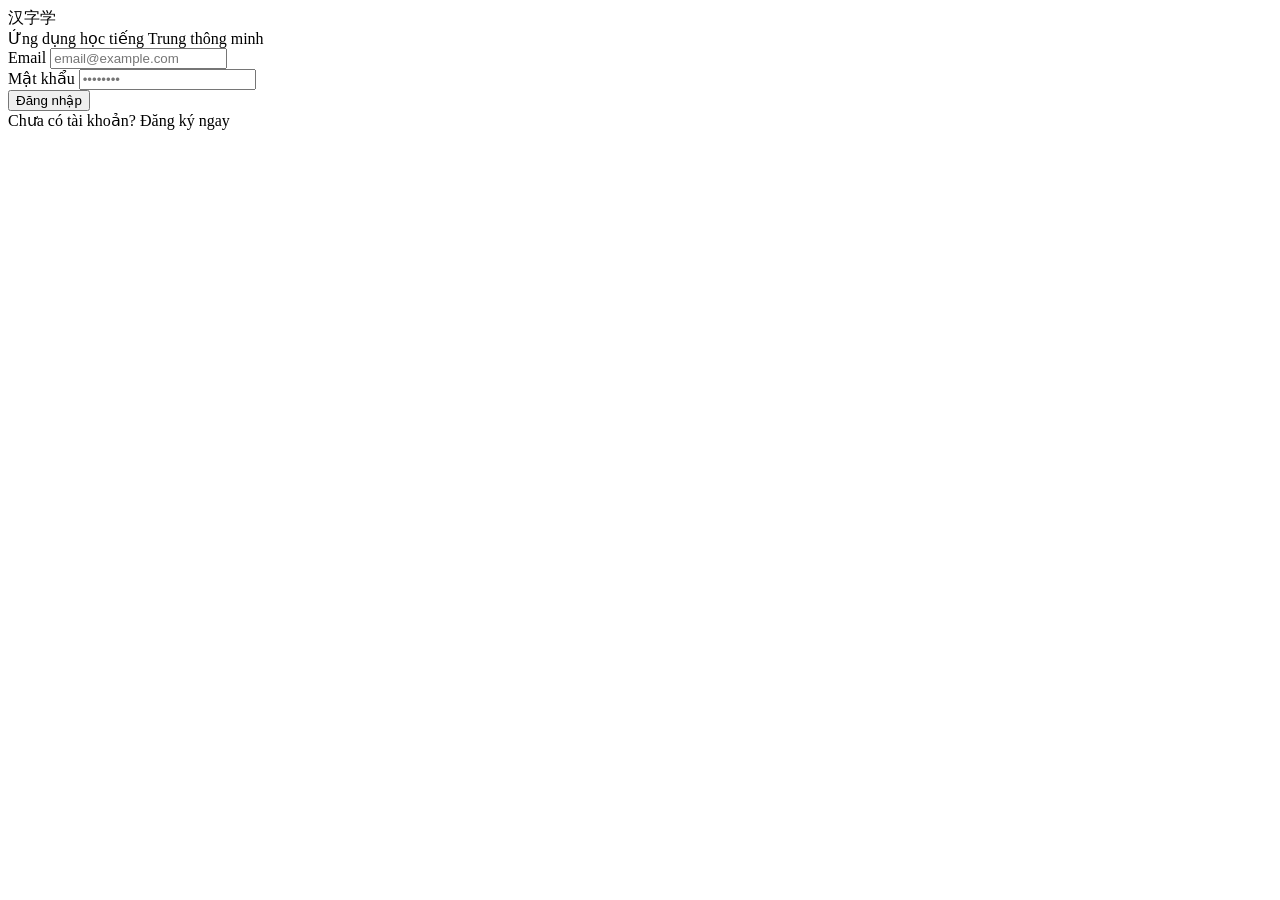
==== index.html @ 56d00915 "Add files via upload" ====
<!DOCTYPE html>
<html lang="vi">
<head>
  <meta charset="UTF-8">
  <meta name="viewport" content="width=device-width, initial-scale=1.0">
  <title>汉字学 - Học Tiếng Trung</title>
  <link rel="stylesheet" href="css/style.css">
</head>
<body>

<!-- ==================== LOGIN SCREEN ==================== -->
<div id="login-screen" class="login-screen">
  <div class="login-card">
    <div class="login-logo">汉<span>字学</span></div>
    <div class="login-sub">Ứng dụng học tiếng Trung thông minh</div>
    <div id="login-form">
      <div class="form-group">
        <label class="form-label">Email</label>
        <input class="form-input" id="login-email" type="email" placeholder="email@example.com">
      </div>
      <div class="form-group">
        <label class="form-label">Mật khẩu</label>
        <input class="form-input" id="login-pass" type="password" placeholder="••••••••">
      </div>
      <div id="login-error" class="form-error" style="display:none"></div>
      <button class="btn-primary" onclick="App.login()">Đăng nhập</button>
      <div class="login-switch">Chưa có tài khoản? <a onclick="App.showRegister()">Đăng ký ngay</a></div>
    </div>
    <div id="register-form" style="display:none">
      <div class="form-group">
        <label class="form-label">Tên của bạn</label>
        <input class="form-input" id="reg-name" placeholder="Nguyễn Văn A">
      </div>
      <div class="form-group">
        <label class="form-label">Email</label>
        <input class="form-input" id="reg-email" type="email" placeholder="email@example.com">
      </div>
      <div class="form-group">
        <label class="form-label">Mật khẩu</label>
        <input class="form-input" id="reg-pass" type="password" placeholder="Tạo mật khẩu (6+ ký tự)">
      </div>
      <div id="reg-error" class="form-error" style="display:none"></div>
      <button class="btn-primary" onclick="App.register()">Tạo tài khoản</button>
      <div class="login-switch">Đã có tài khoản? <a onclick="App.showLogin()">Đăng nhập</a></div>
    </div>
  </div>
</div>

<!-- ==================== MAIN APP ==================== -->
<div id="main-app" style="display:none">

  <!-- TOP NAV -->
  <div class="nav">
    <div class="nav-logo">汉<span>字学</span></div>
    <div class="nav-user">
      <div class="avatar" id="nav-avatar">A</div>
      <span id="nav-name">Người dùng</span>
      <button class="logout-btn" onclick="App.logout()">Đăng xuất</button>
    </div>
  </div>

  <!-- LAYOUT -->
  <div class="layout">

    <!-- SIDEBAR (desktop) -->
    <div class="sidebar">
      <div class="sidebar-section">Học tập</div>
      <div class="sidebar-item active" id="sb-home" onclick="App.showScreen('home')">
        <span class="si-icon">🏠</span> Tổng quan
      </div>
      <div class="sidebar-item" id="sb-study" onclick="App.showScreen('topics')">
        <span class="si-icon">📚</span> Học từ vựng
      </div>
      <div class="sidebar-item" id="sb-quiz" onclick="App.showScreen('quiz-select')">
        <span class="si-icon">✏️</span> Kiểm tra
      </div>
      <div class="sidebar-section">Quản lý</div>
      <div class="sidebar-item" id="sb-learned" onclick="App.showScreen('learned')">
        <span class="si-icon">⭐</span> Từ đã học
      </div>
      <div class="sidebar-item" id="sb-progress" onclick="App.showScreen('progress')">
        <span class="si-icon">📊</span> Tiến độ
      </div>
    </div>

    <!-- MAIN CONTENT -->
    <div class="main" id="main-content">

      <!-- ===== HOME ===== -->
      <div id="screen-home" class="screen active">
        <div class="page-greeting">
          <div class="greeting-text">Chào, <span id="home-username">bạn</span>! 👋</div>
          <div class="greeting-sub">Hôm nay học thêm vài từ nhé?</div>
        </div>
        <div class="stats-row">
          <div class="stat-card">
            <div class="stat-label">Tổng đã học</div>
            <div class="stat-value red" id="stat-total">0</div>
          </div>
          <div class="stat-card">
            <div class="stat-label">Hôm nay</div>
            <div class="stat-value teal" id="stat-today">0</div>
          </div>
          <div class="stat-card">
            <div class="stat-label">Chuỗi ngày</div>
            <div class="stat-value" id="stat-streak">0 🔥</div>
          </div>
        </div>
        <div class="section-title">Chủ đề nổi bật</div>
        <div class="topic-grid" id="home-topics"></div>
        <div class="promo-banner" onclick="App.showScreen('quiz-select')">
          <span class="promo-icon">✏️</span>
          <div>
            <div class="promo-title">Sẵn sàng kiểm tra?</div>
            <div class="promo-sub">Ôn lại <span id="home-quiz-count">0</span> từ đã học →</div>
          </div>
        </div>
      </div>

      <!-- ===== TOPICS ===== -->
      <div id="screen-topics" class="screen">
        <div class="screen-header">
          <div class="screen-title">Chọn chủ đề học</div>
          <div class="hsk-filters" id="hsk-filters"></div>
        </div>
        <div class="topic-grid" id="all-topics"></div>
      </div>

      <!-- ===== STUDY ===== -->
      <div id="screen-study" class="screen">
        <div class="study-header">
          <button class="back-btn" onclick="App.showScreen('topics')">← Quay lại</button>
          <div class="study-progress-wrap">
            <div class="study-progress-bar">
              <div class="study-progress-fill" id="study-prog-fill" style="width:0%"></div>
            </div>
            <div class="study-prog-text" id="study-count">0 / 0</div>
          </div>
        </div>
        <div class="study-topic-label" id="study-topic-label"></div>

        <!-- Visibility toggles -->
        <div class="visibility-toggles">
          <button class="vis-btn active" id="vis-hz" onclick="App.toggleVis('hz')">汉字</button>
          <button class="vis-btn active" id="vis-py" onclick="App.toggleVis('py')">Pinyin</button>
          <button class="vis-btn active" id="vis-vn" onclick="App.toggleVis('vn')">Tiếng Việt</button>
        </div>

        <!-- Flashcard -->
        <div class="flashcard" id="flashcard" onclick="App.speakCurrent()">
          <div class="fc-hanzi" id="fc-hanzi">你好</div>
          <div class="fc-pinyin" id="fc-pinyin">nǐ hǎo</div>
          <div class="fc-meaning" id="fc-meaning">Xin chào</div>
          <div class="fc-hint">Nhấn để nghe phát âm 🔊</div>
        </div>

        <div class="card-actions">
          <button class="btn-relearn" onclick="App.markWord(false)">
            🔄 Học lại sau
          </button>
          <button class="btn-known" onclick="App.markWord(true)">
            ✓ Đã nhớ
          </button>
        </div>

        <!-- Already learned notice -->
        <div class="study-done-notice" id="study-done-notice" style="display:none">
          <div class="done-icon">🎉</div>
          <div class="done-title">Hoàn thành chủ đề!</div>
          <div class="done-sub" id="done-sub-text"></div>
          <button class="btn-primary" style="margin-top:1rem;" onclick="App.showScreen('topics')">Chọn chủ đề khác</button>
        </div>
      </div>

      <!-- ===== QUIZ SELECT ===== -->
      <div id="screen-quiz-select" class="screen">
        <div class="screen-title" style="margin-bottom:1.5rem;">Chọn bài kiểm tra</div>
        <div id="quiz-no-words" class="empty-notice" style="display:none">
          ⚠️ Bạn cần học ít nhất 4 từ trước khi kiểm tra!
        </div>
        <div id="quiz-mode-list" class="quiz-mode-list"></div>
      </div>

      <!-- ===== QUIZ ===== -->
      <div id="screen-quiz" class="screen">
        <div class="study-header">
          <button class="back-btn" onclick="App.showScreen('quiz-select')">← Thoát</button>
          <div class="study-progress-wrap">
            <div class="study-progress-bar">
              <div class="study-progress-fill" id="quiz-prog-fill" style="width:0%"></div>
            </div>
            <div class="study-prog-text" id="quiz-count-text">0 / 10</div>
          </div>
        </div>
        <div class="quiz-card">
          <div class="quiz-hanzi" id="q-hanzi"></div>
          <div class="quiz-pinyin" id="q-pinyin"></div>
          <div class="quiz-instruction">Chọn nghĩa đúng:</div>
          <div class="quiz-options" id="quiz-options"></div>
        </div>
      </div>

      <!-- ===== QUIZ RESULT ===== -->
      <div id="screen-quiz-result" class="screen">
        <div class="result-card">
          <div class="result-emoji" id="res-emoji">🎉</div>
          <div class="result-score" id="res-score">8/10</div>
          <div class="result-msg" id="res-msg">Xuất sắc!</div>
          <div class="stats-row" style="margin:1.5rem 0;">
            <div class="stat-card"><div class="stat-label">Đúng</div><div class="stat-value teal" id="res-correct">0</div></div>
            <div class="stat-card"><div class="stat-label">Sai</div><div class="stat-value red" id="res-wrong">0</div></div>
            <div class="stat-card"><div class="stat-label">Tỉ lệ</div><div class="stat-value" id="res-pct">0%</div></div>
          </div>
          <button class="btn-primary" onclick="App.showScreen('quiz-select')" style="margin-bottom:8px;">Kiểm tra lại</button>
          <button class="btn-secondary" onclick="App.showScreen('home')">Về trang chủ</button>
        </div>
      </div>

      <!-- ===== LEARNED ===== -->
      <div id="screen-learned" class="screen">
        <div class="screen-header">
          <div class="screen-title">Từ đã học (<span id="learned-total">0</span>)</div>
          <input class="search-input" id="learned-search" placeholder="🔍 Tìm từ..." oninput="App.renderLearnedList()">
        </div>
        <div class="filter-bar" id="learned-filters"></div>
        <div id="learned-list-wrap"></div>
      </div>

      <!-- ===== PROGRESS ===== -->
      <div id="screen-progress" class="screen">
        <div class="screen-title" style="margin-bottom:1.5rem;">Tiến độ học tập</div>
        <div class="stats-row" style="margin-bottom:1.5rem;">
          <div class="stat-card"><div class="stat-label">Tổng đã học</div><div class="stat-value red" id="prog-total">0</div></div>
          <div class="stat-card"><div class="stat-label">Hôm nay</div><div class="stat-value teal" id="prog-today">0</div></div>
          <div class="stat-card"><div class="stat-label">Số lần thi</div><div class="stat-value" id="prog-quizzes">0</div></div>
        </div>
        <div class="section-title" style="margin-bottom:1rem;">Tiến độ theo chủ đề</div>
        <div id="topic-progress-wrap"></div>
        <div class="section-title" style="margin:1.5rem 0 1rem;">Phân bổ theo cấp HSK</div>
        <div id="hsk-progress-wrap"></div>
      </div>

    </div><!-- /main -->
  </div><!-- /layout -->

  <!-- BOTTOM NAV (mobile) -->
  <div class="bottom-nav">
    <div class="bn-item active" id="bn-home" onclick="App.showScreen('home')">
      <span class="bn-icon">🏠</span><span class="bn-label">Tổng quan</span>
    </div>
    <div class="bn-item" id="bn-study" onclick="App.showScreen('topics')">
      <span class="bn-icon">📚</span><span class="bn-label">Học</span>
    </div>
    <div class="bn-item" id="bn-quiz" onclick="App.showScreen('quiz-select')">
      <span class="bn-icon">✏️</span><span class="bn-label">Kiểm tra</span>
    </div>
    <div class="bn-item" id="bn-learned" onclick="App.showScreen('learned')">
      <span class="bn-icon">⭐</span><span class="bn-label">Đã học</span>
    </div>
  </div>

</div><!-- /main-app -->

<script src="js/app.js"></script>
</body>
</html>
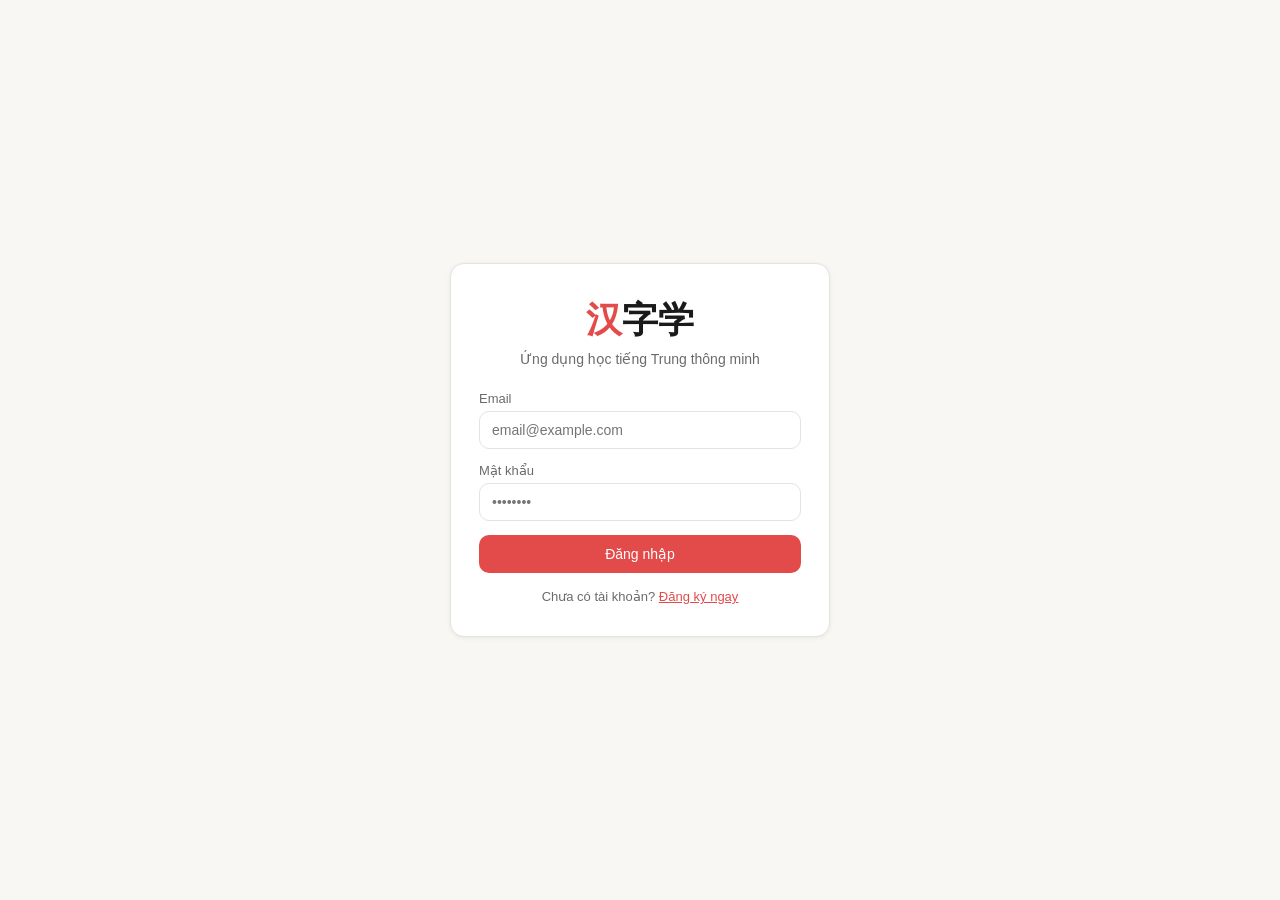
==== commit e7f90e74: "Add files via upload" ====
--- a/index.html
+++ b/index.html
@@ -261,6 +261,7 @@
 
 </div><!-- /main-app -->
 
+<script src="js/config.js"></script>
 <script src="js/app.js"></script>
 </body>
 </html>
--- a/css/style.css
+++ b/css/style.css
@@ -0,0 +1,481 @@
+/* ===========================
+   HANZIHOC - STYLESHEET
+   =========================== */
+
+*, *::before, *::after { box-sizing: border-box; margin: 0; padding: 0; }
+
+:root {
+  --red:       #E24B4A;
+  --red-light: #FEF0F0;
+  --red-dark:  #791F1F;
+  --teal:      #1D9E75;
+  --teal-light:#E1F5EE;
+  --teal-dark: #085041;
+  --amber:     #BA7517;
+  --amber-light:#FEF4E0;
+  --gray-bg:   #F8F7F4;
+  --gray-border:#E5E3DC;
+  --card-bg:   #ffffff;
+  --text:      #1A1A1A;
+  --text-muted:#6B6B6B;
+  --radius:    10px;
+  --radius-lg: 14px;
+  --shadow:    0 1px 4px rgba(0,0,0,0.07);
+}
+
+body {
+  font-family: -apple-system, BlinkMacSystemFont, 'Segoe UI', sans-serif;
+  background: var(--gray-bg);
+  color: var(--text);
+  min-height: 100vh;
+}
+
+/* ---- NAV ---- */
+.nav {
+  background: var(--card-bg);
+  border-bottom: 1px solid var(--gray-border);
+  height: 52px;
+  padding: 0 1.25rem;
+  display: flex;
+  align-items: center;
+  justify-content: space-between;
+  position: sticky;
+  top: 0;
+  z-index: 100;
+}
+.nav-logo { font-size: 20px; font-weight: 600; color: var(--red); letter-spacing: -0.5px; }
+.nav-logo span { color: var(--text); }
+.nav-user { display: flex; align-items: center; gap: 8px; font-size: 13px; color: var(--text-muted); }
+.avatar {
+  width: 30px; height: 30px; border-radius: 50%;
+  background: var(--red-light); color: var(--red-dark);
+  display: flex; align-items: center; justify-content: center;
+  font-size: 13px; font-weight: 600;
+}
+.logout-btn {
+  background: none; border: 1px solid var(--gray-border);
+  border-radius: 6px; padding: 4px 10px; font-size: 12px;
+  cursor: pointer; color: var(--text-muted);
+}
+.logout-btn:hover { background: var(--gray-bg); }
+
+/* ---- LAYOUT ---- */
+.layout { display: flex; min-height: calc(100vh - 52px); }
+
+/* ---- SIDEBAR ---- */
+.sidebar {
+  width: 210px;
+  background: var(--card-bg);
+  border-right: 1px solid var(--gray-border);
+  padding: 1.25rem 0;
+  flex-shrink: 0;
+}
+.sidebar-section {
+  font-size: 10px; font-weight: 600;
+  text-transform: uppercase; letter-spacing: 1px;
+  color: var(--text-muted);
+  padding: 0.75rem 1.25rem 0.4rem;
+}
+.sidebar-item {
+  display: flex; align-items: center; gap: 10px;
+  padding: 10px 1.25rem;
+  cursor: pointer; font-size: 14px;
+  color: var(--text-muted);
+  border-left: 2px solid transparent;
+  transition: all 0.15s;
+}
+.sidebar-item:hover { background: var(--gray-bg); color: var(--text); }
+.sidebar-item.active {
+  background: var(--red-light);
+  color: var(--red-dark);
+  border-left-color: var(--red);
+  font-weight: 500;
+}
+.si-icon { font-size: 16px; }
+
+/* ---- MAIN ---- */
+.main {
+  flex: 1;
+  padding: 1.5rem;
+  overflow-y: auto;
+  padding-bottom: 80px;
+}
+
+/* ---- SCREENS ---- */
+.screen { display: none; }
+.screen.active { display: block; }
+
+/* ---- LOGIN ---- */
+.login-screen {
+  min-height: 100vh;
+  display: flex; align-items: center; justify-content: center;
+  padding: 1.5rem;
+  background: var(--gray-bg);
+}
+.login-card {
+  background: var(--card-bg);
+  border: 1px solid var(--gray-border);
+  border-radius: var(--radius-lg);
+  padding: 2rem 1.75rem;
+  width: 100%; max-width: 380px;
+  box-shadow: var(--shadow);
+}
+.login-logo { font-size: 36px; font-weight: 700; color: var(--red); text-align: center; margin-bottom: 6px; }
+.login-logo span { color: var(--text); }
+.login-sub { text-align: center; color: var(--text-muted); font-size: 14px; margin-bottom: 1.5rem; }
+.form-group { margin-bottom: 14px; }
+.form-label { font-size: 13px; color: var(--text-muted); display: block; margin-bottom: 5px; }
+.form-input {
+  width: 100%; padding: 10px 12px;
+  border: 1px solid var(--gray-border);
+  border-radius: var(--radius); font-size: 14px;
+  transition: border-color 0.15s;
+}
+.form-input:focus { outline: none; border-color: var(--red); }
+.form-error { font-size: 12px; color: var(--red); padding: 6px 10px; background: var(--red-light); border-radius: 6px; margin-bottom: 10px; }
+.btn-primary {
+  width: 100%; padding: 11px;
+  background: var(--red); color: #fff;
+  border: none; border-radius: var(--radius);
+  font-size: 14px; font-weight: 500; cursor: pointer;
+  transition: opacity 0.15s;
+}
+.btn-primary:hover { opacity: 0.88; }
+.btn-secondary {
+  width: 100%; padding: 11px;
+  background: none; color: var(--text);
+  border: 1px solid var(--gray-border); border-radius: var(--radius);
+  font-size: 14px; cursor: pointer;
+}
+.btn-secondary:hover { background: var(--gray-bg); }
+.login-switch { text-align: center; font-size: 13px; color: var(--text-muted); margin-top: 1rem; }
+.login-switch a { color: var(--red); cursor: pointer; text-decoration: underline; }
+
+/* ---- STATS ROW ---- */
+.stats-row {
+  display: grid;
+  grid-template-columns: repeat(3, minmax(0,1fr));
+  gap: 10px; margin-bottom: 1.5rem;
+}
+.stat-card {
+  background: var(--card-bg);
+  border: 1px solid var(--gray-border);
+  border-radius: var(--radius);
+  padding: 12px 14px;
+}
+.stat-label { font-size: 11px; color: var(--text-muted); margin-bottom: 4px; }
+.stat-value { font-size: 24px; font-weight: 600; }
+.stat-value.red { color: var(--red); }
+.stat-value.teal { color: var(--teal); }
+
+/* ---- GREETING ---- */
+.page-greeting { margin-bottom: 1.5rem; }
+.greeting-text { font-size: 20px; font-weight: 600; }
+.greeting-sub { font-size: 13px; color: var(--text-muted); margin-top: 3px; }
+
+/* ---- SECTION ---- */
+.section-title { font-size: 15px; font-weight: 500; margin-bottom: 1rem; }
+.screen-title { font-size: 17px; font-weight: 600; }
+.screen-header {
+  display: flex; align-items: center;
+  justify-content: space-between; flex-wrap: wrap;
+  gap: 10px; margin-bottom: 1.25rem;
+}
+
+/* ---- TOPIC CARDS ---- */
+.topic-grid {
+  display: grid;
+  grid-template-columns: repeat(auto-fill, minmax(155px, 1fr));
+  gap: 10px; margin-bottom: 1.5rem;
+}
+.topic-card {
+  background: var(--card-bg);
+  border: 1px solid var(--gray-border);
+  border-radius: var(--radius-lg);
+  padding: 14px 12px;
+  cursor: pointer; transition: all 0.15s;
+}
+.topic-card:hover { border-color: var(--red); box-shadow: 0 2px 10px rgba(226,75,74,0.12); }
+.tc-icon { font-size: 26px; margin-bottom: 8px; }
+.tc-name { font-size: 13px; font-weight: 500; margin-bottom: 3px; }
+.tc-meta { font-size: 11px; color: var(--text-muted); }
+.tc-bar { height: 4px; background: var(--gray-border); border-radius: 2px; margin-top: 8px; }
+.tc-bar-fill { height: 100%; border-radius: 2px; background: var(--teal); transition: width 0.4s; }
+.tc-new-badge {
+  display: inline-block; font-size: 10px;
+  background: var(--red-light); color: var(--red);
+  padding: 1px 6px; border-radius: 20px; margin-left: 4px;
+}
+
+/* ---- PROMO BANNER ---- */
+.promo-banner {
+  background: var(--red-light);
+  border-radius: var(--radius-lg);
+  padding: 14px 1rem;
+  display: flex; align-items: center; gap: 12px;
+  cursor: pointer; transition: opacity 0.15s;
+}
+.promo-banner:hover { opacity: 0.85; }
+.promo-icon { font-size: 30px; }
+.promo-title { font-size: 14px; font-weight: 500; color: var(--red-dark); }
+.promo-sub { font-size: 12px; color: var(--red); margin-top: 2px; }
+
+/* ---- HSK FILTER ---- */
+.hsk-filters { display: flex; gap: 6px; flex-wrap: wrap; }
+.hsk-btn {
+  padding: 5px 12px; font-size: 12px; font-weight: 500;
+  border: 1px solid var(--gray-border);
+  border-radius: 20px; cursor: pointer;
+  background: var(--card-bg); color: var(--text-muted);
+  transition: all 0.15s;
+}
+.hsk-btn:hover, .hsk-btn.active { background: var(--red); color: #fff; border-color: var(--red); }
+
+/* ---- STUDY ---- */
+.study-header {
+  display: flex; align-items: center; gap: 12px; margin-bottom: 1rem;
+}
+.back-btn {
+  background: none; border: 1px solid var(--gray-border);
+  border-radius: 8px; padding: 7px 14px;
+  font-size: 13px; cursor: pointer; color: var(--text-muted);
+  white-space: nowrap;
+}
+.back-btn:hover { background: var(--gray-bg); }
+.study-progress-wrap { flex: 1; display: flex; align-items: center; gap: 10px; }
+.study-progress-bar { flex: 1; height: 6px; background: var(--gray-border); border-radius: 3px; }
+.study-progress-fill { height: 100%; border-radius: 3px; background: var(--red); transition: width 0.3s; }
+.study-prog-text { font-size: 12px; color: var(--text-muted); white-space: nowrap; }
+.study-topic-label {
+  text-align: center; font-size: 13px; color: var(--text-muted); margin-bottom: 1rem;
+}
+
+/* ---- VISIBILITY TOGGLES ---- */
+.visibility-toggles {
+  display: flex; justify-content: center; gap: 8px; margin-bottom: 1rem;
+}
+.vis-btn {
+  padding: 5px 14px; font-size: 13px; font-weight: 500;
+  border: 1px solid var(--gray-border);
+  border-radius: 20px; cursor: pointer;
+  background: var(--card-bg); color: var(--text-muted);
+  transition: all 0.15s; user-select: none;
+}
+.vis-btn.active { background: var(--red-light); color: var(--red-dark); border-color: var(--red); }
+
+/* ---- FLASHCARD ---- */
+.flashcard {
+  background: var(--card-bg);
+  border: 1px solid var(--gray-border);
+  border-radius: 18px;
+  padding: 2.5rem 1.5rem;
+  text-align: center;
+  min-height: 260px;
+  display: flex; flex-direction: column;
+  align-items: center; justify-content: center;
+  cursor: pointer; transition: transform 0.1s;
+  box-shadow: var(--shadow);
+  margin-bottom: 1rem;
+}
+.flashcard:active { transform: scale(0.98); }
+.fc-hanzi { font-size: 76px; line-height: 1; margin-bottom: 12px; transition: opacity 0.2s; }
+.fc-pinyin { font-size: 22px; color: var(--red); letter-spacing: 1px; margin-bottom: 8px; transition: opacity 0.2s; }
+.fc-meaning { font-size: 17px; color: var(--text); transition: opacity 0.2s; }
+.fc-hint { font-size: 12px; color: var(--text-muted); margin-top: 14px; }
+.fc-hidden { opacity: 0; pointer-events: none; }
+
+/* ---- CARD ACTIONS ---- */
+.card-actions { display: flex; gap: 10px; }
+.btn-relearn {
+  flex: 1; padding: 13px;
+  border: 1px solid var(--amber);
+  border-radius: var(--radius); font-size: 14px; font-weight: 500;
+  cursor: pointer; background: var(--amber-light); color: var(--amber);
+  transition: all 0.15s;
+}
+.btn-relearn:hover { background: var(--amber); color: #fff; }
+.btn-known {
+  flex: 1; padding: 13px;
+  border: 1px solid var(--teal);
+  border-radius: var(--radius); font-size: 14px; font-weight: 500;
+  cursor: pointer; background: var(--teal-light); color: var(--teal-dark);
+  transition: all 0.15s;
+}
+.btn-known:hover { background: var(--teal); color: #fff; }
+
+/* ---- DONE NOTICE ---- */
+.study-done-notice {
+  text-align: center; padding: 3rem 1.5rem;
+  background: var(--card-bg); border-radius: var(--radius-lg);
+  border: 1px solid var(--gray-border);
+}
+.done-icon { font-size: 52px; margin-bottom: 12px; }
+.done-title { font-size: 20px; font-weight: 600; margin-bottom: 8px; }
+.done-sub { font-size: 14px; color: var(--text-muted); }
+
+/* ---- QUIZ MODE LIST ---- */
+.quiz-mode-list { display: grid; gap: 10px; }
+.quiz-mode-card {
+  background: var(--card-bg);
+  border: 1px solid var(--gray-border);
+  border-radius: var(--radius-lg);
+  padding: 16px 1rem;
+  display: flex; align-items: center; gap: 14px;
+  cursor: pointer; transition: border-color 0.15s, box-shadow 0.15s;
+}
+.quiz-mode-card:hover { border-color: var(--red); box-shadow: 0 2px 10px rgba(226,75,74,0.1); }
+.qmc-icon { font-size: 30px; flex-shrink: 0; }
+.qmc-name { font-size: 15px; font-weight: 500; margin-bottom: 3px; }
+.qmc-desc { font-size: 12px; color: var(--text-muted); }
+
+/* ---- QUIZ ---- */
+.quiz-card {
+  background: var(--card-bg);
+  border: 1px solid var(--gray-border);
+  border-radius: var(--radius-lg);
+  padding: 2rem 1.5rem;
+  margin-bottom: 1rem;
+}
+.quiz-hanzi { font-size: 64px; text-align: center; line-height: 1; margin-bottom: 8px; }
+.quiz-pinyin { font-size: 20px; color: var(--red); text-align: center; margin-bottom: 1.25rem; }
+.quiz-instruction { font-size: 13px; color: var(--text-muted); margin-bottom: 14px; }
+.quiz-options { display: grid; grid-template-columns: 1fr 1fr; gap: 10px; }
+.quiz-opt {
+  padding: 14px 12px;
+  border: 1px solid var(--gray-border);
+  border-radius: var(--radius); font-size: 13px;
+  cursor: pointer; transition: all 0.18s;
+  background: var(--card-bg); color: var(--text);
+  text-align: left; line-height: 1.4;
+}
+.quiz-opt:hover { border-color: var(--red); background: var(--red-light); }
+.quiz-opt.correct { background: var(--teal-light); border-color: var(--teal); color: var(--teal-dark); }
+.quiz-opt.wrong { background: var(--red-light); border-color: var(--red); color: var(--red-dark); }
+
+/* ---- RESULT ---- */
+.result-card {
+  background: var(--card-bg);
+  border: 1px solid var(--gray-border);
+  border-radius: var(--radius-lg);
+  padding: 2.5rem 1.5rem;
+  text-align: center;
+  max-width: 420px; margin: 0 auto;
+}
+.result-emoji { font-size: 52px; margin-bottom: 10px; }
+.result-score { font-size: 28px; font-weight: 700; margin-bottom: 6px; }
+.result-msg { font-size: 15px; color: var(--text-muted); margin-bottom: 0; }
+
+/* ---- LEARNED LIST ---- */
+.search-input {
+  padding: 8px 12px; font-size: 13px;
+  border: 1px solid var(--gray-border);
+  border-radius: var(--radius);
+  width: 200px;
+}
+.search-input:focus { outline: none; border-color: var(--red); }
+.filter-bar { display: flex; gap: 6px; flex-wrap: wrap; margin-bottom: 1rem; }
+.filter-btn {
+  padding: 4px 12px; font-size: 12px;
+  border: 1px solid var(--gray-border);
+  border-radius: 20px; cursor: pointer;
+  background: var(--card-bg); color: var(--text-muted);
+  transition: all 0.15s;
+}
+.filter-btn:hover, .filter-btn.active {
+  background: var(--red-light); color: var(--red-dark); border-color: var(--red);
+}
+.word-list { background: var(--card-bg); border: 1px solid var(--gray-border); border-radius: var(--radius-lg); overflow: hidden; }
+.word-item {
+  display: flex; align-items: center; gap: 12px;
+  padding: 12px 1rem;
+  border-bottom: 1px solid var(--gray-border);
+  transition: background 0.1s;
+}
+.word-item:last-child { border-bottom: none; }
+.word-item:hover { background: var(--gray-bg); }
+.wi-hanzi { font-size: 28px; min-width: 44px; cursor: pointer; }
+.wi-info { flex: 1; min-width: 0; }
+.wi-pinyin { font-size: 11px; color: var(--red); margin-bottom: 2px; }
+.wi-meaning { font-size: 13px; }
+.wi-tag {
+  font-size: 10px; background: var(--teal-light);
+  color: var(--teal-dark); padding: 2px 8px; border-radius: 20px;
+  white-space: nowrap;
+}
+.wi-level {
+  font-size: 10px; padding: 2px 7px; border-radius: 20px;
+  white-space: nowrap; font-weight: 500;
+}
+
+/* ---- PROGRESS ---- */
+.topic-prog-item {
+  display: flex; align-items: center; gap: 12px; margin-bottom: 14px;
+}
+.tpi-icon { font-size: 20px; min-width: 28px; }
+.tpi-info { flex: 1; }
+.tpi-row { display: flex; justify-content: space-between; font-size: 13px; margin-bottom: 4px; }
+.tpi-count { font-size: 12px; color: var(--text-muted); }
+.tpi-bar { height: 5px; background: var(--gray-border); border-radius: 3px; }
+.tpi-fill { height: 100%; border-radius: 3px; background: var(--teal); }
+.hsk-level-row {
+  display: flex; align-items: center; gap: 12px; margin-bottom: 12px;
+  background: var(--card-bg); border: 1px solid var(--gray-border);
+  border-radius: var(--radius); padding: 10px 12px;
+}
+.hsk-badge {
+  font-size: 11px; font-weight: 600; padding: 3px 10px;
+  border-radius: 20px; white-space: nowrap;
+}
+.hsk-num { font-size: 14px; font-weight: 500; }
+.hsk-sub { font-size: 11px; color: var(--text-muted); }
+
+/* ---- EMPTY / NOTICE ---- */
+.empty-notice {
+  background: var(--amber-light); color: var(--amber);
+  padding: 12px 16px; border-radius: var(--radius);
+  font-size: 13px; margin-bottom: 1rem;
+}
+.empty-state {
+  text-align: center; padding: 3rem 1rem; color: var(--text-muted);
+}
+.empty-state-icon { font-size: 48px; margin-bottom: 12px; }
+
+/* ---- BOTTOM NAV ---- */
+.bottom-nav { display: none; }
+
+/* ========================
+   RESPONSIVE
+   ======================== */
+@media (max-width: 680px) {
+  .sidebar { display: none; }
+  .bottom-nav {
+    display: block;
+    position: fixed; bottom: 0; left: 0; right: 0;
+    background: var(--card-bg);
+    border-top: 1px solid var(--gray-border);
+    padding: 6px 0 env(safe-area-inset-bottom, 8px);
+    z-index: 100;
+  }
+  .bottom-nav { display: flex; }
+  .bn-item {
+    flex: 1; display: flex; flex-direction: column;
+    align-items: center; gap: 3px;
+    cursor: pointer; padding: 4px 0;
+    color: var(--text-muted); font-size: 11px;
+    transition: color 0.15s;
+  }
+  .bn-item.active { color: var(--red); }
+  .bn-icon { font-size: 22px; }
+  .main { padding: 1rem; padding-bottom: 90px; }
+  .fc-hanzi { font-size: 58px; }
+  .quiz-options { grid-template-columns: 1fr; }
+  .stats-row { gap: 6px; }
+  .stat-value { font-size: 20px; }
+  .screen-header { flex-direction: column; align-items: flex-start; }
+  .search-input { width: 100%; }
+}
+
+@media (max-width: 400px) {
+  .topic-grid { grid-template-columns: repeat(2, 1fr); }
+  .card-actions { flex-direction: column; }
+}
